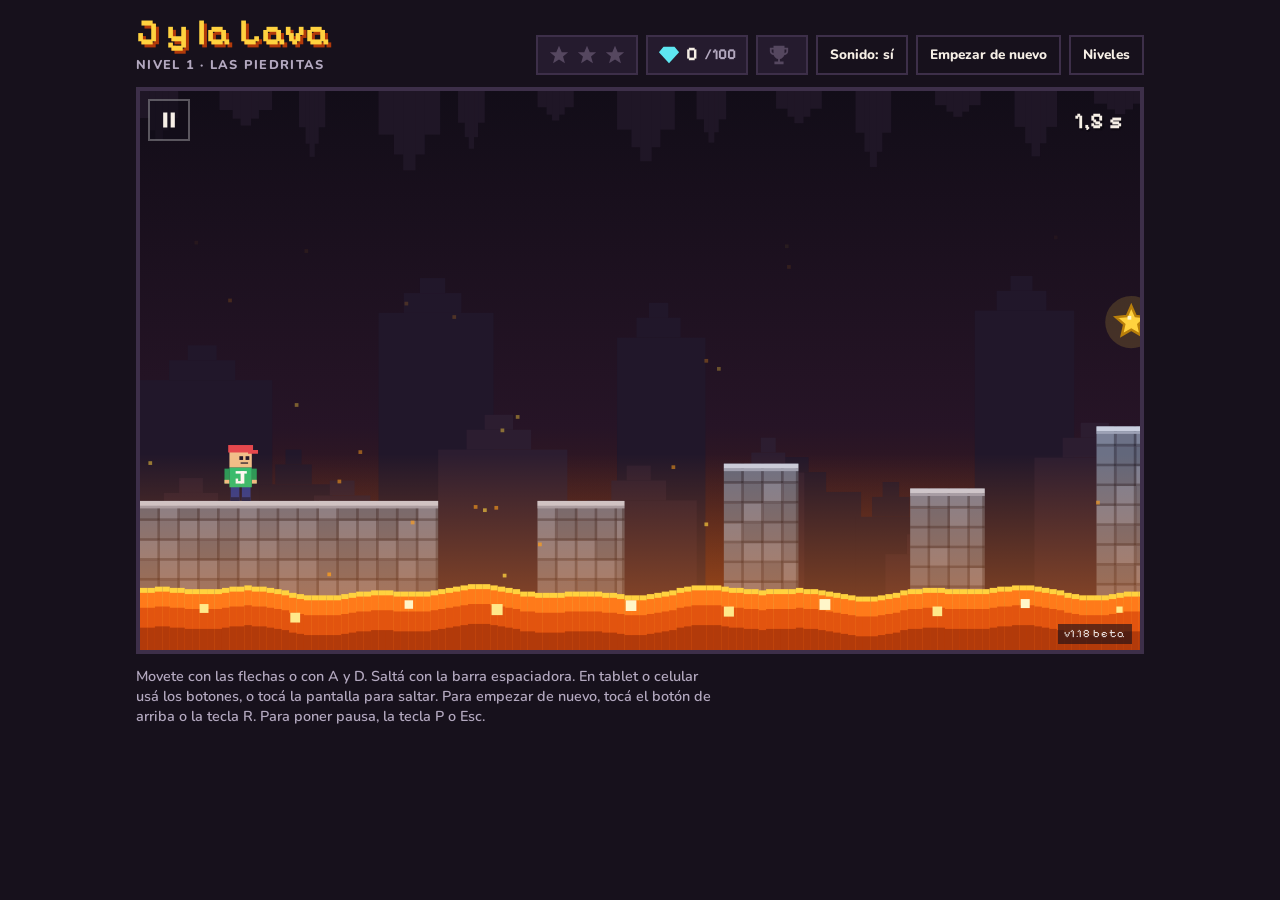
==== beta/index.html @ f17e002b "Beta: level 8 box closes again on restart and gives 50 diamonds again (v1.18 beta)" ====
<!doctype html>
<html lang="es">
<head>
<meta charset="utf-8">
<meta name="viewport" content="width=device-width, initial-scale=1, viewport-fit=cover">
<meta name="description" content="J y la Lava: ocho niveles de saltar piedras sobre la lava, esquivar pinchos y láseres, y aplastar monstruos.">
<title>J y la Lava</title>
<link rel="stylesheet" href="https://fonts.googleapis.com/css2?family=Pixelify+Sans:wght@500;700&family=Nunito:wght@600;800&display=swap">
<link rel="stylesheet" href="styles.css?v=1.18">
</head>
<body>
<svg width="0" height="0" style="position:absolute" aria-hidden="true" focusable="false">
  <defs>
    <symbol id="i-star" viewBox="0 0 24 24"><path d="M12 2l3 7h7l-5.6 4.6L18.5 21 12 16.8 5.5 21l2.1-7.4L2 9h7z"/></symbol>
    <symbol id="i-diamond" viewBox="0 0 24 24"><path d="M6 3h12l5 6-11 12L1 9z"/></symbol>
    <symbol id="i-cup" viewBox="0 0 24 24"><path d="M6 2h12v2h4v4c0 2.5-2 4-4.3 4.2-.8 2.2-2.7 3.8-4.7 4.2V19h4v3H7v-3h4v-2.6c-2-.4-3.9-2-4.7-4.2C4 12 2 10.500 2 8V4h4zM4 6v2c0 1 .8 1.800 2 2V6zm16 0h-2v4c1.200-.2 2-1 2-2z"/></symbol>
    <symbol id="i-left" viewBox="0 0 24 24"><path d="M17 3v18L4 12z"/></symbol>
    <symbol id="i-right" viewBox="0 0 24 24"><path d="M7 3v18l13-9z"/></symbol>
    <symbol id="i-pause" viewBox="0 0 24 24"><path d="M5 3h5v18H5zm9 0h5v18h-5z"/></symbol>
  </defs>
</svg>

<main class="cabinet">
  <header class="top">
    <div class="name">
      <h1>J y la Lava</h1>
      <p class="level" id="levelLabel">Nivel 1 · Las piedritas</p>
    </div>
    <div class="hud">
      <div class="hud-item stars" id="hudStars" role="img" aria-label="Estrellas: 0 de 3">
        <svg><use href="#i-star"/></svg><svg><use href="#i-star"/></svg><svg><use href="#i-star"/></svg>
      </div>
      <div class="hud-item diamonds" id="hudDiamonds" role="img" aria-label="Diamantes: 0 de 100">
        <svg><use href="#i-diamond"/></svg><span id="diamondCount">0</span><span class="of" id="diamondOf">/100</span>
      </div>
      <div class="hud-item cup" id="hudCup" role="img" aria-label="Copa: todavía no">
        <svg><use href="#i-cup"/></svg><span id="cupCount"></span>
      </div>
      <button class="chip" id="soundBtn" type="button" aria-pressed="true">Sonido</button>
      <button class="chip go" id="restartBtn" type="button">Empezar de nuevo</button>
      <button class="chip go" id="editChip" type="button" hidden>Editar</button>
      <button class="chip go" id="levelsBtn" type="button">Niveles</button>
    </div>
  </header>

  <div class="stage" id="stage">
    <canvas id="game" aria-label="Juego: J salta por piedritas sobre la lava"></canvas>
    <button class="pause-btn" id="pauseBtn" type="button" aria-label="Pausa" hidden><svg><use href="#i-pause"/></svg></button>
    <span class="ver" id="ver" aria-hidden="true" hidden></span>

    <div class="overlay" id="startOverlay" hidden>
      <div class="card">
        <h2>Elegí un nivel</h2>
        <p>Juntá las 3 estrellas y llegá a la bandera para ganar un diamante.</p>
        <div class="row levels">
          <button class="btn" id="startBtn" type="button" data-level="0">Nivel 1<small>Las piedritas</small></button>
          <button class="btn" id="level2Btn" type="button" data-level="1">Nivel 2<small>Los pinchos</small></button>
          <button class="btn" id="level3Btn" type="button" data-level="2">Nivel 3<small>Pinchos altos</small></button>
          <button class="btn" id="level4Btn" type="button" data-level="3">Nivel 4<small>La lava sube</small></button>
          <button class="btn" id="level5Btn" type="button" data-level="4">Nivel 5<small>Techo de pinchos</small></button>
          <button class="btn" id="level6Btn" type="button" data-level="5">Nivel 6<small>La trampa</small></button>
          <button class="btn" id="level7Btn" type="button" data-level="6">Nivel 7<small>Los monstruos</small></button>
          <button class="btn" id="level8Btn" type="button" data-level="7">Nivel 8<small>Los láseres</small></button>
        </div>
        <button class="btn alt" id="myBtn" type="button">Mis niveles</button>
        <p class="small">Con 100 diamantes ganás la copa.</p>
      </div>
    </div>

    <div class="overlay" id="myOverlay" hidden>
      <div class="card my-card">
        <h2>Mis niveles</h2>
        <div class="my-list" id="myList"></div>
        <div class="row">
          <button class="btn" id="myNew" type="button">＋ Nuevo nivel</button>
          <button class="btn alt" id="myBack" type="button">Volver</button>
        </div>
      </div>
    </div>

    <div class="overlay" id="pauseOverlay" hidden>
      <div class="card">
        <h2>Pausa</h2>
        <p class="small">Todo quedó quieto. Tocá Seguir cuando quieras.</p>
        <div class="row">
          <button class="btn" id="resumeBtn" type="button">Seguir</button>
          <button class="btn alt" id="pauseLevelsBtn" type="button">Niveles</button>
        </div>
      </div>
    </div>

    <div class="overlay" id="winOverlay" hidden>
      <div class="card">
        <h2 id="winTitle">¡Llegaste a la meta!</h2>
        <div class="win-stars" id="winStars" aria-hidden="true">
          <svg><use href="#i-star"/></svg><svg><use href="#i-star"/></svg><svg><use href="#i-star"/></svg>
        </div>
        <p id="winText"></p>
        <p class="small" id="winSub"></p>
        <p class="count" id="winNext" aria-live="polite"></p>
        <div class="row">
          <button class="btn" id="nextBtn" type="button">Siguiente nivel</button>
          <button class="btn alt" id="againBtn" type="button">Jugar otra vez</button>
        </div>
      </div>
    </div>
  </div>

  <div class="pad" id="pad">
    <div class="pad-move">
      <button type="button" id="btnLeft" aria-label="Izquierda"><svg><use href="#i-left"/></svg></button>
      <button type="button" id="btnRight" aria-label="Derecha"><svg><use href="#i-right"/></svg></button>
    </div>
    <button type="button" id="btnJump" class="jump">SALTAR</button>
  </div>

  <div class="tools" id="tools" hidden>
    <div class="tool-list" role="group" aria-label="Qué poner">
      <button class="tool" type="button" data-tool="rock" aria-pressed="true">Piedra</button>
      <button class="tool" type="button" data-tool="spike" aria-pressed="false">Pincho</button>
      <button class="tool" type="button" data-tool="star" aria-pressed="false">Estrella</button>
      <button class="tool" type="button" data-tool="mon" aria-pressed="false">Monstruo</button>
      <button class="tool" type="button" data-tool="fire" aria-pressed="false">Monstruo de fuego</button>
      <button class="tool" type="button" data-tool="laser" aria-pressed="false">Láser</button>
      <button class="tool" type="button" data-tool="start" aria-pressed="false">J</button>
      <button class="tool" type="button" data-tool="goal" aria-pressed="false">Bandera</button>
      <button class="tool" type="button" data-tool="erase" aria-pressed="false">Borrar</button>
    </div>
    <div class="tool-nav">
      <button class="tool" type="button" id="edLeft" aria-label="Mover a la izquierda"><svg width="18" height="18" fill="currentColor"><use href="#i-left"/></svg></button>
      <button class="tool" type="button" id="edRight" aria-label="Mover a la derecha"><svg width="18" height="18" fill="currentColor"><use href="#i-right"/></svg></button>
      <button class="tool go" type="button" id="edPlay">Jugar</button>
      <button class="tool" type="button" id="edExit">Salir</button>
    </div>
  </div>

  <p class="help help-touch">Usá ◀ ▶ para moverte. Para saltar, tocá SALTAR o cualquier lugar del juego.</p>
  <p class="help help-keys">Movete con las flechas o con A y D. Saltá con la barra espaciadora. En tablet o celular usá los botones, o tocá la pantalla para saltar. Para empezar de nuevo, tocá el botón de arriba o la tecla R. Para poner pausa, la tecla P o Esc.</p>
</main>

<script src="version.js?v=1.18"></script>
<script src="js/physics.js?v=1.18"></script>
<script src="js/levels.js?v=1.18"></script>
<script src="js/storage.js?v=1.18"></script>
<script src="js/sound.js?v=1.18"></script>
<script src="js/game.js?v=1.18"></script>
<script src="js/editor.js?v=1.18"></script>
<script src="js/draw.js?v=1.18"></script>
<script src="js/main.js?v=1.18"></script>
</body>
</html>
---- beta/styles.css ----
/* J y la Lava: estilos. */

:root{padding-top:env(safe-area-inset-top,0px);padding-bottom:env(safe-area-inset-bottom,0px)}
img{max-width:100%}
[hidden]{display:none!important}

/* Layout: a one-screen arcade cabinet. Name and counters on top, the game stage in the middle, touch buttons below.
   Single dark look on purpose: the whole page lives inside the volcano. */
:root{
  color-scheme: dark;
  --basalt:#17111c;
  --basalt-2:#251b2e;
  --edge:#3d2f49;
  --ink:#f6efe6;
  --muted:#b3a8bf;
  --dim:#55475f;
  --lava:#ff7a1a;
  --lava-hot:#ffd23f;
  --lava-deep:#b23a0a;
  --diamond:#5ee7f2;
  --font-display:"Pixelify Sans","Trebuchet MS",system-ui,sans-serif;
  --font-body:"Nunito",system-ui,-apple-system,"Segoe UI",sans-serif;
}
*{box-sizing:border-box}
html,body{height:100%}
body{margin:0;background:var(--basalt);color:var(--ink);font-family:var(--font-body);font-size:16px;line-height:1.4}
.cabinet{max-width:1040px;margin-inline:auto;padding-inline:16px;padding-block:14px 20px;display:flex;flex-direction:column;gap:12px}
.top{display:flex;flex-wrap:wrap;align-items:flex-end;justify-content:space-between;gap:10px 20px}
.name{min-width:0}
h1{font-family:var(--font-display);font-weight:700;font-size:clamp(1.6rem,5vw,2.3rem);line-height:1;margin:0;letter-spacing:.02em;color:var(--lava-hot);text-shadow:3px 3px 0 var(--lava-deep)}
.level{margin:6px 0 0;color:var(--muted);font-weight:800;font-size:.8rem;text-transform:uppercase;letter-spacing:.1em}
.hud{display:flex;flex-wrap:wrap;align-items:center;gap:8px}
.hud-item{display:flex;align-items:center;gap:6px;height:40px;padding-inline:10px;background:var(--basalt-2);border:2px solid var(--edge);font-family:var(--font-display);font-weight:700;font-size:1.2rem;font-variant-numeric:tabular-nums}
.hud-item svg{width:22px;height:22px;fill:currentColor;flex:none}
.stars svg{color:var(--dim)}
.stars svg.on{color:var(--lava-hot)}
.diamonds svg{color:var(--diamond)}
.diamonds .of{color:var(--muted);font-size:.95rem}
.cup{color:var(--dim)}
.cup.on{color:var(--lava-hot)}
.chip{height:40px;padding-inline:12px;background:transparent;color:var(--muted);border:2px solid var(--edge);font-family:var(--font-body);font-weight:800;font-size:.85rem;cursor:pointer}
.chip[aria-pressed="true"],.chip.go{color:var(--ink)}
.stage{position:relative;width:100%;aspect-ratio:16/9;max-height:max(240px,calc(100vh - 230px));max-height:max(240px,calc(100dvh - 230px));border:4px solid var(--edge);background:#120d18;overflow:hidden}
canvas{display:block;width:100%;height:100%;touch-action:none}
.overlay{position:absolute;inset:0;display:grid;place-items:center;padding:12px;background:rgba(18,13,24,.74);text-align:center;overflow:auto}
.card{max-width:430px;background:var(--basalt-2);border:3px solid var(--lava-hot);box-shadow:6px 6px 0 var(--lava-deep);padding:18px 20px;display:flex;flex-direction:column;align-items:center;gap:10px}
.card h2{font-family:var(--font-display);font-weight:700;font-size:clamp(1.25rem,4.5vw,1.7rem);line-height:1.1;margin:0;color:var(--lava-hot);text-wrap:balance}
.card p{margin:0;font-weight:600;text-wrap:pretty}
.card .small{color:var(--muted);font-size:.9rem}
.card .count{font-family:var(--font-display);font-weight:700;font-size:1.1rem;color:var(--diamond)}
.card .count:empty{display:none}
.overlay.party{background:rgba(18,13,24,.25)}
.win-stars{display:flex;gap:8px}
.win-stars svg{width:38px;height:38px;fill:var(--dim)}
.win-stars svg.on{fill:var(--lava-hot)}
.btn{font-family:var(--font-display);font-weight:700;font-size:1.25rem;background:var(--lava);color:#1d0e05;border:0;padding:10px 26px;margin-top:4px;box-shadow:0 5px 0 var(--lava-deep);cursor:pointer}
.btn small{display:block;font-family:var(--font-body);font-weight:800;font-size:.75rem;letter-spacing:.02em}
.btn.alt{background:var(--basalt);color:var(--ink);box-shadow:0 5px 0 #0d0911;outline:2px solid var(--edge);outline-offset:-2px}
.row{display:flex;flex-wrap:wrap;gap:12px;justify-content:center}
.btn:active{transform:translateY(3px);box-shadow:0 2px 0 var(--lava-deep)}
.levels{display:grid;grid-template-columns:repeat(4,1fr);gap:10px;width:100%}
.levels .btn{font-size:1.05rem;padding:8px 6px;margin-top:0}
.levels .btn small{font-size:.68rem}
.tools{display:flex;flex-direction:column;gap:8px}
.tool-list,.tool-nav{display:flex;flex-wrap:wrap;gap:6px}
.tool{height:40px;padding-inline:10px;background:var(--basalt-2);color:var(--ink);border:2px solid var(--edge);font-family:var(--font-body);font-weight:800;font-size:.85rem;cursor:pointer;touch-action:manipulation}
.tool[aria-pressed="true"]{background:var(--lava);color:#1d0e05;border-color:var(--lava-hot)}
.tool.go{background:var(--lava);color:#1d0e05;border-color:var(--lava-hot)}
.tool-nav .tool{min-width:52px}
body.editing .pad,body.editing .help{display:none!important}
.my-card{width:min(100%,460px);box-sizing:border-box}
.my-list{display:flex;flex-direction:column;gap:8px;width:100%;max-height:min(46vh,300px);overflow:auto}
.my-row{display:flex;gap:6px;align-items:center}
.my-name{flex:1;min-width:0;height:40px;padding-inline:8px;background:var(--basalt);color:var(--ink);border:2px solid var(--edge);font-family:var(--font-body);font-weight:800;font-size:.95rem}
.my-name:focus{outline:3px solid var(--diamond);outline-offset:1px}
.my-row .tool{padding-inline:8px}
.tool.danger{background:#e5484d;color:#fff;border-color:#ff8a8a}
.my-empty{margin:0;color:var(--muted);font-weight:700}
.my-note{color:var(--diamond)}
.my-import{flex:none;width:100%}
.best{display:block;margin-top:3px;font-size:.85rem;line-height:1;letter-spacing:.08em}
.best i{font-style:normal;color:rgba(29,14,5,.3)}
.best i.on{color:#fff6c9;text-shadow:0 1px 0 #8a4b06}
.best em{font-style:normal;font-family:var(--font-body);font-weight:800;font-size:.68rem;letter-spacing:0;color:#1d0e05;vertical-align:1px}
.btn.alt:active{box-shadow:0 2px 0 #0d0911}
button:focus-visible{outline:3px solid var(--diamond);outline-offset:3px}
.pad{display:none;justify-content:space-between;align-items:center;gap:12px;touch-action:none;user-select:none;-webkit-user-select:none;-webkit-touch-callout:none}
.pad.show{display:flex}
.help-touch{display:none}
@media (hover:none),(pointer:coarse){
  .pad{display:flex}
  .help-keys{display:none}
  .help-touch{display:block}
}
.pad-move{display:flex;gap:10px}
.pad button{width:68px;height:60px;display:grid;place-items:center;background:var(--basalt-2);color:var(--ink);border:3px solid var(--edge);box-shadow:0 5px 0 #0d0911;font-family:var(--font-display);font-weight:700;font-size:1.15rem;touch-action:none}
.pad button svg{width:26px;height:26px;fill:currentColor}
.pad button.jump{width:auto;min-width:130px;padding-inline:18px;background:var(--lava);color:#1d0e05;border-color:var(--lava-hot);box-shadow:0 5px 0 var(--lava-deep)}
.pad button.down{transform:translateY(3px);box-shadow:0 2px 0 #0d0911}
@media (hover:none) and (orientation:portrait),(pointer:coarse) and (orientation:portrait){
  .cabinet{min-height:100%;box-sizing:border-box}
  .pad{margin-top:auto;padding-bottom:6px}
  .pad-move{gap:16px}
  .pad button{width:84px;height:72px}
  .pad button svg{width:30px;height:30px}
  .pad button.jump{min-width:140px;font-size:1.3rem}
}
.pause-btn{position:absolute;top:8px;left:8px;z-index:1;width:42px;height:42px;display:grid;place-items:center;background:rgba(18,13,24,.55);border:2px solid rgba(255,255,255,.3);color:#f6efe6;cursor:pointer;touch-action:manipulation}
.pause-btn svg{width:20px;height:20px;fill:currentColor}
.help{margin:0;color:var(--muted);font-size:.9rem;font-weight:600;max-width:65ch}
.ver{position:absolute;bottom:6px;right:8px;padding:2px 6px;background:rgba(18,13,24,.6);color:rgba(255,255,255,.85);font-size:.7rem;font-family:var(--font-display);letter-spacing:.06em;pointer-events:none;z-index:1}
@media (max-width:560px){
  .stage{aspect-ratio:1/1}
  .overlay{padding:8px}
  .card{padding:14px 12px;gap:8px}
  .row{gap:8px}
  .row .btn{font-size:1.05rem;padding:8px 10px}
  .row .btn small{font-size:.68rem}
  .my-row{flex-wrap:wrap;padding-bottom:6px;border-bottom:1px solid var(--edge)}
  .my-name{flex-basis:100%}
  .my-list{max-height:180px}
  .my-card h2{font-size:1.15rem}
  .my-row .tool{flex:1}
  .levels{grid-template-columns:repeat(2,1fr);gap:6px}
  .levels .btn{font-size:.9rem;padding:4px 4px 5px}
  .levels .btn small{font-size:.62rem}
  .best{margin-top:1px;font-size:.75rem}
  #startOverlay h2 + p{display:none}
}
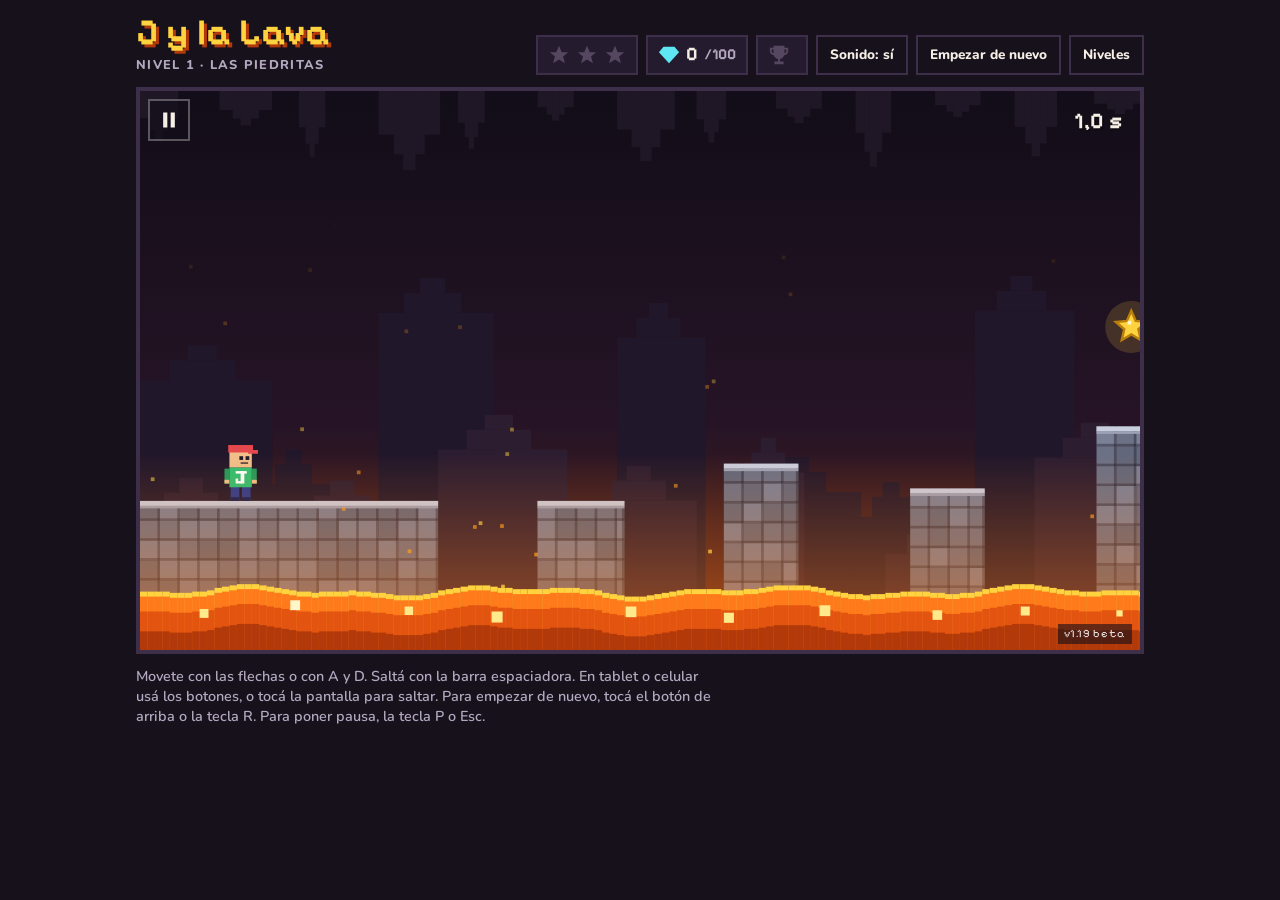
==== commit 09a99c9f: "Beta: editor boxes (Caja 50, Caja 80) that add diamonds to the counter (v1.19 beta)" ====
--- a/beta/index.html
+++ b/beta/index.html
@@ -6,7 +6,7 @@
 <meta name="description" content="J y la Lava: ocho niveles de saltar piedras sobre la lava, esquivar pinchos y láseres, y aplastar monstruos.">
 <title>J y la Lava</title>
 <link rel="stylesheet" href="https://fonts.googleapis.com/css2?family=Pixelify+Sans:wght@500;700&family=Nunito:wght@600;800&display=swap">
-<link rel="stylesheet" href="styles.css?v=1.18">
+<link rel="stylesheet" href="styles.css?v=1.19">
 </head>
 <body>
 <svg width="0" height="0" style="position:absolute" aria-hidden="true" focusable="false">
@@ -122,6 +122,8 @@
       <button class="tool" type="button" data-tool="mon" aria-pressed="false">Monstruo</button>
       <button class="tool" type="button" data-tool="fire" aria-pressed="false">Monstruo de fuego</button>
       <button class="tool" type="button" data-tool="laser" aria-pressed="false">Láser</button>
+      <button class="tool" type="button" data-tool="box50" aria-pressed="false">Caja 50</button>
+      <button class="tool" type="button" data-tool="box80" aria-pressed="false">Caja 80</button>
       <button class="tool" type="button" data-tool="start" aria-pressed="false">J</button>
       <button class="tool" type="button" data-tool="goal" aria-pressed="false">Bandera</button>
       <button class="tool" type="button" data-tool="erase" aria-pressed="false">Borrar</button>
@@ -138,14 +140,14 @@
   <p class="help help-keys">Movete con las flechas o con A y D. Saltá con la barra espaciadora. En tablet o celular usá los botones, o tocá la pantalla para saltar. Para empezar de nuevo, tocá el botón de arriba o la tecla R. Para poner pausa, la tecla P o Esc.</p>
 </main>
 
-<script src="version.js?v=1.18"></script>
-<script src="js/physics.js?v=1.18"></script>
-<script src="js/levels.js?v=1.18"></script>
-<script src="js/storage.js?v=1.18"></script>
-<script src="js/sound.js?v=1.18"></script>
-<script src="js/game.js?v=1.18"></script>
-<script src="js/editor.js?v=1.18"></script>
-<script src="js/draw.js?v=1.18"></script>
-<script src="js/main.js?v=1.18"></script>
+<script src="version.js?v=1.19"></script>
+<script src="js/physics.js?v=1.19"></script>
+<script src="js/levels.js?v=1.19"></script>
+<script src="js/storage.js?v=1.19"></script>
+<script src="js/sound.js?v=1.19"></script>
+<script src="js/game.js?v=1.19"></script>
+<script src="js/editor.js?v=1.19"></script>
+<script src="js/draw.js?v=1.19"></script>
+<script src="js/main.js?v=1.19"></script>
 </body>
 </html>
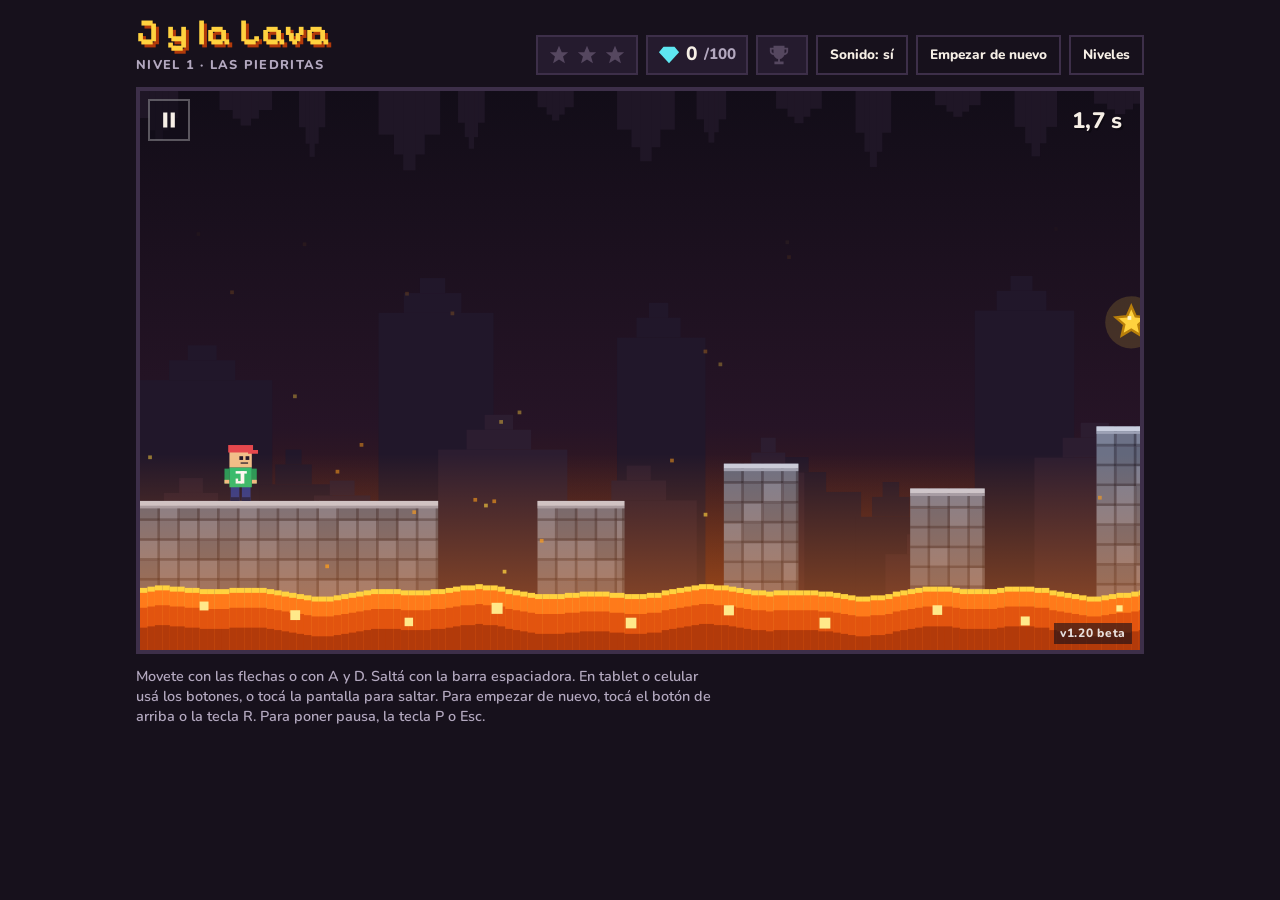
==== commit b4a8fcc8: "Beta: clearer numbers with Nunito instead of the pixel font; tighter level picker on phones (v1.20 b" ====
--- a/beta/index.html
+++ b/beta/index.html
@@ -6,7 +6,7 @@
 <meta name="description" content="J y la Lava: ocho niveles de saltar piedras sobre la lava, esquivar pinchos y láseres, y aplastar monstruos.">
 <title>J y la Lava</title>
 <link rel="stylesheet" href="https://fonts.googleapis.com/css2?family=Pixelify+Sans:wght@500;700&family=Nunito:wght@600;800&display=swap">
-<link rel="stylesheet" href="styles.css?v=1.19">
+<link rel="stylesheet" href="styles.css?v=1.20">
 </head>
 <body>
 <svg width="0" height="0" style="position:absolute" aria-hidden="true" focusable="false">
@@ -140,14 +140,14 @@
   <p class="help help-keys">Movete con las flechas o con A y D. Saltá con la barra espaciadora. En tablet o celular usá los botones, o tocá la pantalla para saltar. Para empezar de nuevo, tocá el botón de arriba o la tecla R. Para poner pausa, la tecla P o Esc.</p>
 </main>
 
-<script src="version.js?v=1.19"></script>
-<script src="js/physics.js?v=1.19"></script>
-<script src="js/levels.js?v=1.19"></script>
-<script src="js/storage.js?v=1.19"></script>
-<script src="js/sound.js?v=1.19"></script>
-<script src="js/game.js?v=1.19"></script>
-<script src="js/editor.js?v=1.19"></script>
-<script src="js/draw.js?v=1.19"></script>
-<script src="js/main.js?v=1.19"></script>
+<script src="version.js?v=1.20"></script>
+<script src="js/physics.js?v=1.20"></script>
+<script src="js/levels.js?v=1.20"></script>
+<script src="js/storage.js?v=1.20"></script>
+<script src="js/sound.js?v=1.20"></script>
+<script src="js/game.js?v=1.20"></script>
+<script src="js/editor.js?v=1.20"></script>
+<script src="js/draw.js?v=1.20"></script>
+<script src="js/main.js?v=1.20"></script>
 </body>
 </html>
--- a/beta/styles.css
+++ b/beta/styles.css
@@ -30,7 +30,7 @@
 h1{font-family:var(--font-display);font-weight:700;font-size:clamp(1.6rem,5vw,2.3rem);line-height:1;margin:0;letter-spacing:.02em;color:var(--lava-hot);text-shadow:3px 3px 0 var(--lava-deep)}
 .level{margin:6px 0 0;color:var(--muted);font-weight:800;font-size:.8rem;text-transform:uppercase;letter-spacing:.1em}
 .hud{display:flex;flex-wrap:wrap;align-items:center;gap:8px}
-.hud-item{display:flex;align-items:center;gap:6px;height:40px;padding-inline:10px;background:var(--basalt-2);border:2px solid var(--edge);font-family:var(--font-display);font-weight:700;font-size:1.2rem;font-variant-numeric:tabular-nums}
+.hud-item{display:flex;align-items:center;gap:6px;height:40px;padding-inline:10px;background:var(--basalt-2);border:2px solid var(--edge);font-family:var(--font-body);font-weight:800;font-size:1.2rem;font-variant-numeric:tabular-nums}
 .hud-item svg{width:22px;height:22px;fill:currentColor;flex:none}
 .stars svg{color:var(--dim)}
 .stars svg.on{color:var(--lava-hot)}
@@ -47,7 +47,7 @@
 .card h2{font-family:var(--font-display);font-weight:700;font-size:clamp(1.25rem,4.5vw,1.7rem);line-height:1.1;margin:0;color:var(--lava-hot);text-wrap:balance}
 .card p{margin:0;font-weight:600;text-wrap:pretty}
 .card .small{color:var(--muted);font-size:.9rem}
-.card .count{font-family:var(--font-display);font-weight:700;font-size:1.1rem;color:var(--diamond)}
+.card .count{font-family:var(--font-body);font-weight:800;font-size:1.1rem;color:var(--diamond)}
 .card .count:empty{display:none}
 .overlay.party{background:rgba(18,13,24,.25)}
 .win-stars{display:flex;gap:8px}
@@ -59,7 +59,7 @@
 .row{display:flex;flex-wrap:wrap;gap:12px;justify-content:center}
 .btn:active{transform:translateY(3px);box-shadow:0 2px 0 var(--lava-deep)}
 .levels{display:grid;grid-template-columns:repeat(4,1fr);gap:10px;width:100%}
-.levels .btn{font-size:1.05rem;padding:8px 6px;margin-top:0}
+.levels .btn{font-size:1.05rem;padding:8px 6px;margin-top:0;font-family:var(--font-body);font-weight:800}
 .levels .btn small{font-size:.68rem}
 .tools{display:flex;flex-direction:column;gap:8px}
 .tool-list,.tool-nav{display:flex;flex-wrap:wrap;gap:6px}
@@ -108,7 +108,7 @@
 .pause-btn{position:absolute;top:8px;left:8px;z-index:1;width:42px;height:42px;display:grid;place-items:center;background:rgba(18,13,24,.55);border:2px solid rgba(255,255,255,.3);color:#f6efe6;cursor:pointer;touch-action:manipulation}
 .pause-btn svg{width:20px;height:20px;fill:currentColor}
 .help{margin:0;color:var(--muted);font-size:.9rem;font-weight:600;max-width:65ch}
-.ver{position:absolute;bottom:6px;right:8px;padding:2px 6px;background:rgba(18,13,24,.6);color:rgba(255,255,255,.85);font-size:.7rem;font-family:var(--font-display);letter-spacing:.06em;pointer-events:none;z-index:1}
+.ver{position:absolute;bottom:6px;right:8px;padding:2px 6px;background:rgba(18,13,24,.6);color:rgba(255,255,255,.85);font-size:.75rem;font-family:var(--font-body);font-weight:800;letter-spacing:.06em;pointer-events:none;z-index:1}
 @media (max-width:560px){
   .stage{aspect-ratio:1/1}
   .overlay{padding:8px}
@@ -125,5 +125,7 @@
   .levels .btn{font-size:.9rem;padding:4px 4px 5px}
   .levels .btn small{font-size:.62rem}
   .best{margin-top:1px;font-size:.75rem}
-  #startOverlay h2 + p{display:none}
+  #startOverlay h2 + p,#startOverlay .small{display:none}
+  #startOverlay .card{gap:6px;padding-block:10px}
+  #myBtn{font-size:1rem;padding:6px 18px;margin-top:0}
 }
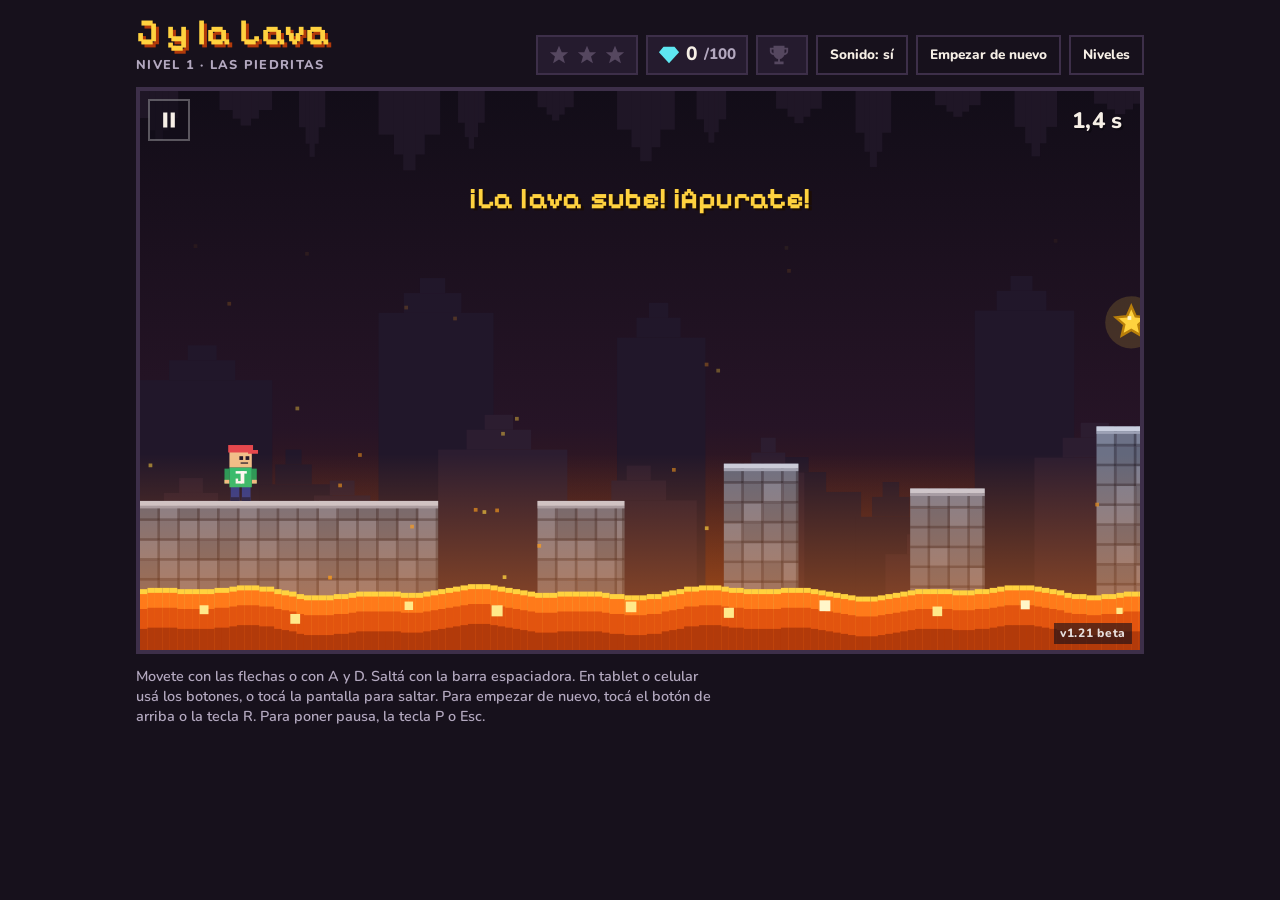
==== commit 7da4164f: "Beta: all levels harder - rising lava in levels 1-3, faster hazards everywhere (v1.21 beta)" ====
--- a/beta/index.html
+++ b/beta/index.html
@@ -6,7 +6,7 @@
 <meta name="description" content="J y la Lava: ocho niveles de saltar piedras sobre la lava, esquivar pinchos y láseres, y aplastar monstruos.">
 <title>J y la Lava</title>
 <link rel="stylesheet" href="https://fonts.googleapis.com/css2?family=Pixelify+Sans:wght@500;700&family=Nunito:wght@600;800&display=swap">
-<link rel="stylesheet" href="styles.css?v=1.20">
+<link rel="stylesheet" href="styles.css?v=1.21">
 </head>
 <body>
 <svg width="0" height="0" style="position:absolute" aria-hidden="true" focusable="false">
@@ -140,14 +140,14 @@
   <p class="help help-keys">Movete con las flechas o con A y D. Saltá con la barra espaciadora. En tablet o celular usá los botones, o tocá la pantalla para saltar. Para empezar de nuevo, tocá el botón de arriba o la tecla R. Para poner pausa, la tecla P o Esc.</p>
 </main>
 
-<script src="version.js?v=1.20"></script>
-<script src="js/physics.js?v=1.20"></script>
-<script src="js/levels.js?v=1.20"></script>
-<script src="js/storage.js?v=1.20"></script>
-<script src="js/sound.js?v=1.20"></script>
-<script src="js/game.js?v=1.20"></script>
-<script src="js/editor.js?v=1.20"></script>
-<script src="js/draw.js?v=1.20"></script>
-<script src="js/main.js?v=1.20"></script>
+<script src="version.js?v=1.21"></script>
+<script src="js/physics.js?v=1.21"></script>
+<script src="js/levels.js?v=1.21"></script>
+<script src="js/storage.js?v=1.21"></script>
+<script src="js/sound.js?v=1.21"></script>
+<script src="js/game.js?v=1.21"></script>
+<script src="js/editor.js?v=1.21"></script>
+<script src="js/draw.js?v=1.21"></script>
+<script src="js/main.js?v=1.21"></script>
 </body>
 </html>
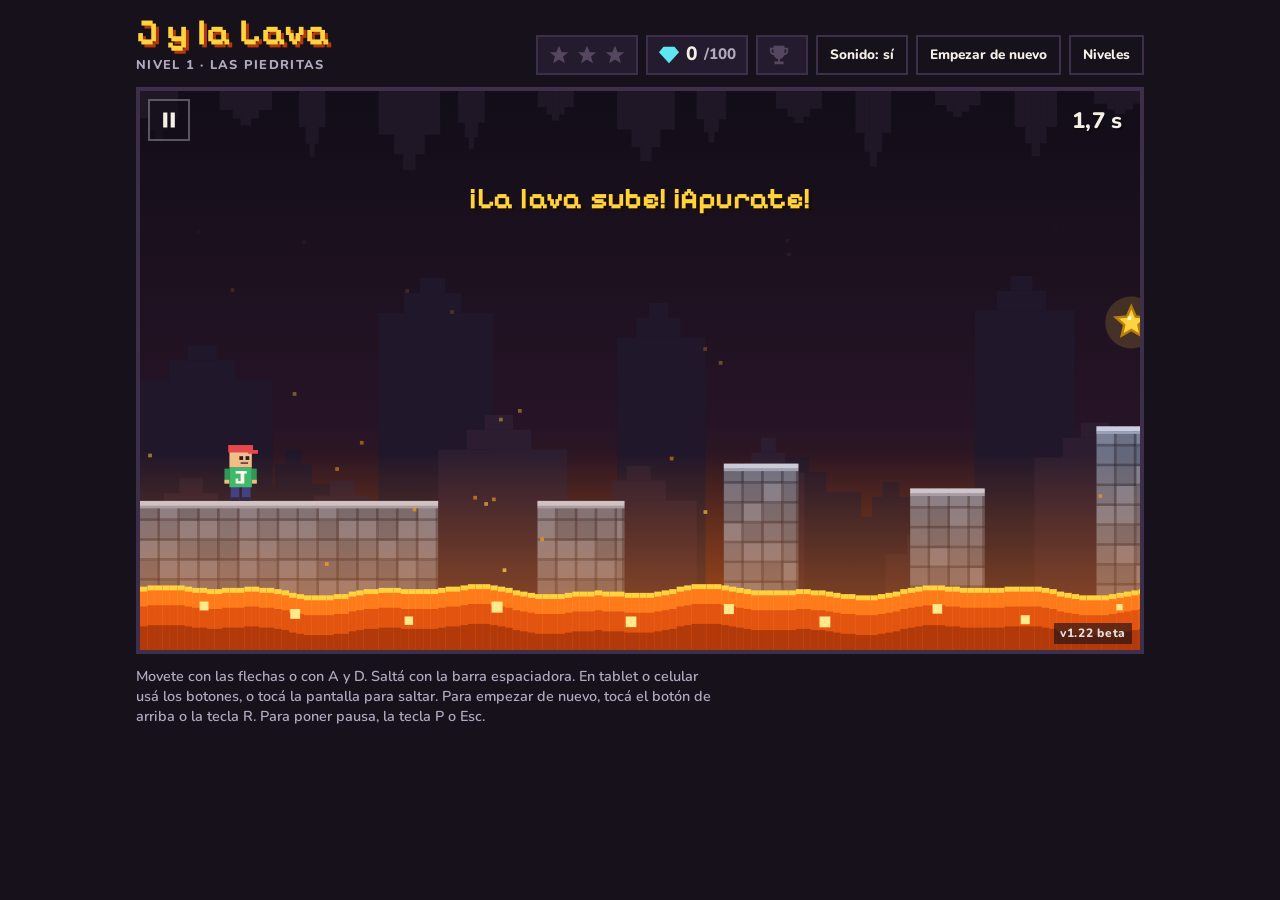
==== commit dc6c2c48: "Beta: level 9 Las bombas, with bombs, 3 lives and -1 diamond when all lives are lost (v1.22 beta)" ====
--- a/beta/index.html
+++ b/beta/index.html
@@ -6,7 +6,7 @@
 <meta name="description" content="J y la Lava: ocho niveles de saltar piedras sobre la lava, esquivar pinchos y láseres, y aplastar monstruos.">
 <title>J y la Lava</title>
 <link rel="stylesheet" href="https://fonts.googleapis.com/css2?family=Pixelify+Sans:wght@500;700&family=Nunito:wght@600;800&display=swap">
-<link rel="stylesheet" href="styles.css?v=1.21">
+<link rel="stylesheet" href="styles.css?v=1.22">
 </head>
 <body>
 <svg width="0" height="0" style="position:absolute" aria-hidden="true" focusable="false">
@@ -61,6 +61,7 @@
           <button class="btn" id="level6Btn" type="button" data-level="5">Nivel 6<small>La trampa</small></button>
           <button class="btn" id="level7Btn" type="button" data-level="6">Nivel 7<small>Los monstruos</small></button>
           <button class="btn" id="level8Btn" type="button" data-level="7">Nivel 8<small>Los láseres</small></button>
+          <button class="btn" id="level9Btn" type="button" data-level="8">Nivel 9<small>Las bombas</small></button>
         </div>
         <button class="btn alt" id="myBtn" type="button">Mis niveles</button>
         <p class="small">Con 100 diamantes ganás la copa.</p>
@@ -140,14 +141,14 @@
   <p class="help help-keys">Movete con las flechas o con A y D. Saltá con la barra espaciadora. En tablet o celular usá los botones, o tocá la pantalla para saltar. Para empezar de nuevo, tocá el botón de arriba o la tecla R. Para poner pausa, la tecla P o Esc.</p>
 </main>
 
-<script src="version.js?v=1.21"></script>
-<script src="js/physics.js?v=1.21"></script>
-<script src="js/levels.js?v=1.21"></script>
-<script src="js/storage.js?v=1.21"></script>
-<script src="js/sound.js?v=1.21"></script>
-<script src="js/game.js?v=1.21"></script>
-<script src="js/editor.js?v=1.21"></script>
-<script src="js/draw.js?v=1.21"></script>
-<script src="js/main.js?v=1.21"></script>
+<script src="version.js?v=1.22"></script>
+<script src="js/physics.js?v=1.22"></script>
+<script src="js/levels.js?v=1.22"></script>
+<script src="js/storage.js?v=1.22"></script>
+<script src="js/sound.js?v=1.22"></script>
+<script src="js/game.js?v=1.22"></script>
+<script src="js/editor.js?v=1.22"></script>
+<script src="js/draw.js?v=1.22"></script>
+<script src="js/main.js?v=1.22"></script>
 </body>
 </html>
--- a/beta/styles.css
+++ b/beta/styles.css
@@ -58,8 +58,10 @@
 .btn.alt{background:var(--basalt);color:var(--ink);box-shadow:0 5px 0 #0d0911;outline:2px solid var(--edge);outline-offset:-2px}
 .row{display:flex;flex-wrap:wrap;gap:12px;justify-content:center}
 .btn:active{transform:translateY(3px);box-shadow:0 2px 0 var(--lava-deep)}
-.levels{display:grid;grid-template-columns:repeat(4,1fr);gap:10px;width:100%}
-.levels .btn{font-size:1.05rem;padding:8px 6px;margin-top:0;font-family:var(--font-body);font-weight:800}
+.levels{display:grid;grid-template-columns:repeat(3,1fr);gap:10px;width:100%}
+.levels .btn{font-size:1.05rem;padding:6px 6px;margin-top:0;font-family:var(--font-body);font-weight:800}
+#startOverlay h2 + p{display:none}
+#startOverlay .card{gap:8px}
 .levels .btn small{font-size:.68rem}
 .tools{display:flex;flex-direction:column;gap:8px}
 .tool-list,.tool-nav{display:flex;flex-wrap:wrap;gap:6px}
@@ -121,7 +123,7 @@
   .my-list{max-height:180px}
   .my-card h2{font-size:1.15rem}
   .my-row .tool{flex:1}
-  .levels{grid-template-columns:repeat(2,1fr);gap:6px}
+  .levels{grid-template-columns:repeat(3,1fr);gap:6px}
   .levels .btn{font-size:.9rem;padding:4px 4px 5px}
   .levels .btn small{font-size:.62rem}
   .best{margin-top:1px;font-size:.75rem}
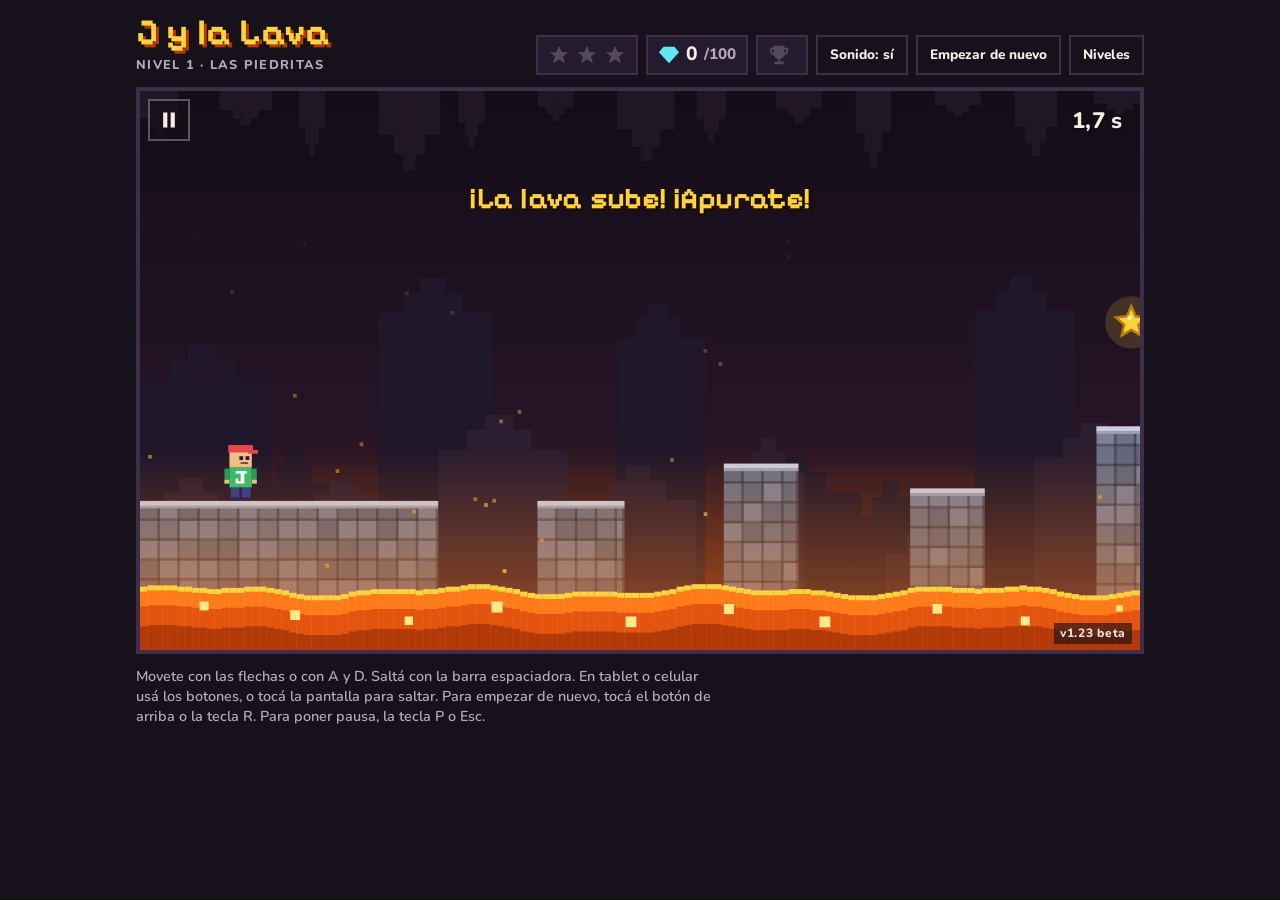
==== commit 85a63c39: "Beta: level 10 Los zombis - zombies chase you and take 5 diamonds (v1.23 beta)" ====
--- a/beta/index.html
+++ b/beta/index.html
@@ -6,7 +6,7 @@
 <meta name="description" content="J y la Lava: ocho niveles de saltar piedras sobre la lava, esquivar pinchos y láseres, y aplastar monstruos.">
 <title>J y la Lava</title>
 <link rel="stylesheet" href="https://fonts.googleapis.com/css2?family=Pixelify+Sans:wght@500;700&family=Nunito:wght@600;800&display=swap">
-<link rel="stylesheet" href="styles.css?v=1.22">
+<link rel="stylesheet" href="styles.css?v=1.23">
 </head>
 <body>
 <svg width="0" height="0" style="position:absolute" aria-hidden="true" focusable="false">
@@ -62,6 +62,7 @@
           <button class="btn" id="level7Btn" type="button" data-level="6">Nivel 7<small>Los monstruos</small></button>
           <button class="btn" id="level8Btn" type="button" data-level="7">Nivel 8<small>Los láseres</small></button>
           <button class="btn" id="level9Btn" type="button" data-level="8">Nivel 9<small>Las bombas</small></button>
+          <button class="btn" id="level10Btn" type="button" data-level="9">Nivel 10<small>Los zombis</small></button>
         </div>
         <button class="btn alt" id="myBtn" type="button">Mis niveles</button>
         <p class="small">Con 100 diamantes ganás la copa.</p>
@@ -141,14 +142,14 @@
   <p class="help help-keys">Movete con las flechas o con A y D. Saltá con la barra espaciadora. En tablet o celular usá los botones, o tocá la pantalla para saltar. Para empezar de nuevo, tocá el botón de arriba o la tecla R. Para poner pausa, la tecla P o Esc.</p>
 </main>
 
-<script src="version.js?v=1.22"></script>
-<script src="js/physics.js?v=1.22"></script>
-<script src="js/levels.js?v=1.22"></script>
-<script src="js/storage.js?v=1.22"></script>
-<script src="js/sound.js?v=1.22"></script>
-<script src="js/game.js?v=1.22"></script>
-<script src="js/editor.js?v=1.22"></script>
-<script src="js/draw.js?v=1.22"></script>
-<script src="js/main.js?v=1.22"></script>
+<script src="version.js?v=1.23"></script>
+<script src="js/physics.js?v=1.23"></script>
+<script src="js/levels.js?v=1.23"></script>
+<script src="js/storage.js?v=1.23"></script>
+<script src="js/sound.js?v=1.23"></script>
+<script src="js/game.js?v=1.23"></script>
+<script src="js/editor.js?v=1.23"></script>
+<script src="js/draw.js?v=1.23"></script>
+<script src="js/main.js?v=1.23"></script>
 </body>
 </html>
--- a/beta/styles.css
+++ b/beta/styles.css
@@ -62,6 +62,7 @@
 .levels .btn{font-size:1.05rem;padding:6px 6px;margin-top:0;font-family:var(--font-body);font-weight:800}
 #startOverlay h2 + p{display:none}
 #startOverlay .card{gap:8px}
+@media (min-width:561px){#startOverlay .card{max-width:600px}.levels{grid-template-columns:repeat(5,1fr)}}
 .levels .btn small{font-size:.68rem}
 .tools{display:flex;flex-direction:column;gap:8px}
 .tool-list,.tool-nav{display:flex;flex-wrap:wrap;gap:6px}
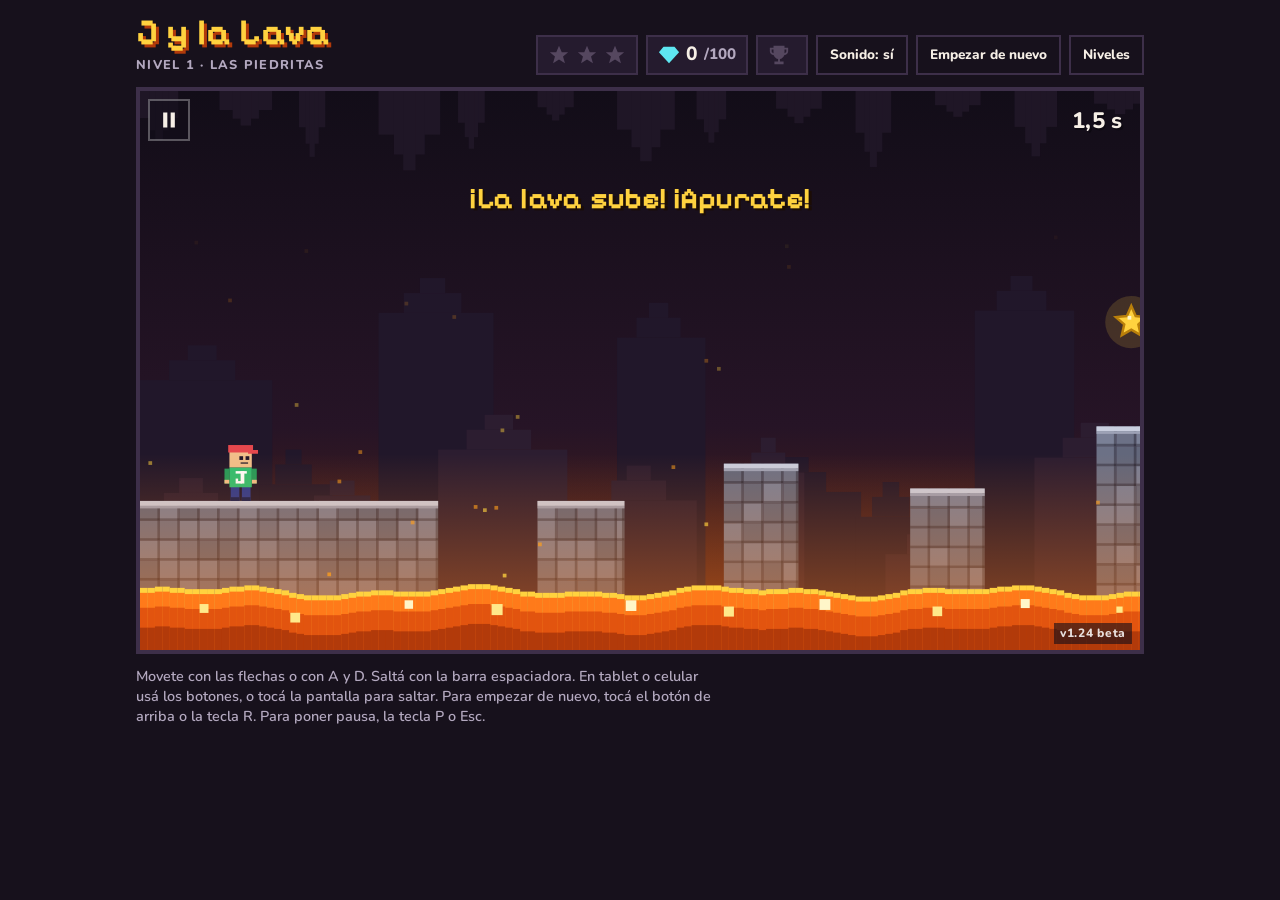
==== commit 163d2406: "Beta: Zombi and Bomba tools in the level editor (v1.24 beta)" ====
--- a/beta/index.html
+++ b/beta/index.html
@@ -6,7 +6,7 @@
 <meta name="description" content="J y la Lava: ocho niveles de saltar piedras sobre la lava, esquivar pinchos y láseres, y aplastar monstruos.">
 <title>J y la Lava</title>
 <link rel="stylesheet" href="https://fonts.googleapis.com/css2?family=Pixelify+Sans:wght@500;700&family=Nunito:wght@600;800&display=swap">
-<link rel="stylesheet" href="styles.css?v=1.23">
+<link rel="stylesheet" href="styles.css?v=1.24">
 </head>
 <body>
 <svg width="0" height="0" style="position:absolute" aria-hidden="true" focusable="false">
@@ -126,6 +126,8 @@
       <button class="tool" type="button" data-tool="laser" aria-pressed="false">Láser</button>
       <button class="tool" type="button" data-tool="box50" aria-pressed="false">Caja 50</button>
       <button class="tool" type="button" data-tool="box80" aria-pressed="false">Caja 80</button>
+      <button class="tool" type="button" data-tool="zombie" aria-pressed="false">Zombi</button>
+      <button class="tool" type="button" data-tool="bomb" aria-pressed="false">Bomba</button>
       <button class="tool" type="button" data-tool="start" aria-pressed="false">J</button>
       <button class="tool" type="button" data-tool="goal" aria-pressed="false">Bandera</button>
       <button class="tool" type="button" data-tool="erase" aria-pressed="false">Borrar</button>
@@ -142,14 +144,14 @@
   <p class="help help-keys">Movete con las flechas o con A y D. Saltá con la barra espaciadora. En tablet o celular usá los botones, o tocá la pantalla para saltar. Para empezar de nuevo, tocá el botón de arriba o la tecla R. Para poner pausa, la tecla P o Esc.</p>
 </main>
 
-<script src="version.js?v=1.23"></script>
-<script src="js/physics.js?v=1.23"></script>
-<script src="js/levels.js?v=1.23"></script>
-<script src="js/storage.js?v=1.23"></script>
-<script src="js/sound.js?v=1.23"></script>
-<script src="js/game.js?v=1.23"></script>
-<script src="js/editor.js?v=1.23"></script>
-<script src="js/draw.js?v=1.23"></script>
-<script src="js/main.js?v=1.23"></script>
+<script src="version.js?v=1.24"></script>
+<script src="js/physics.js?v=1.24"></script>
+<script src="js/levels.js?v=1.24"></script>
+<script src="js/storage.js?v=1.24"></script>
+<script src="js/sound.js?v=1.24"></script>
+<script src="js/game.js?v=1.24"></script>
+<script src="js/editor.js?v=1.24"></script>
+<script src="js/draw.js?v=1.24"></script>
+<script src="js/main.js?v=1.24"></script>
 </body>
 </html>
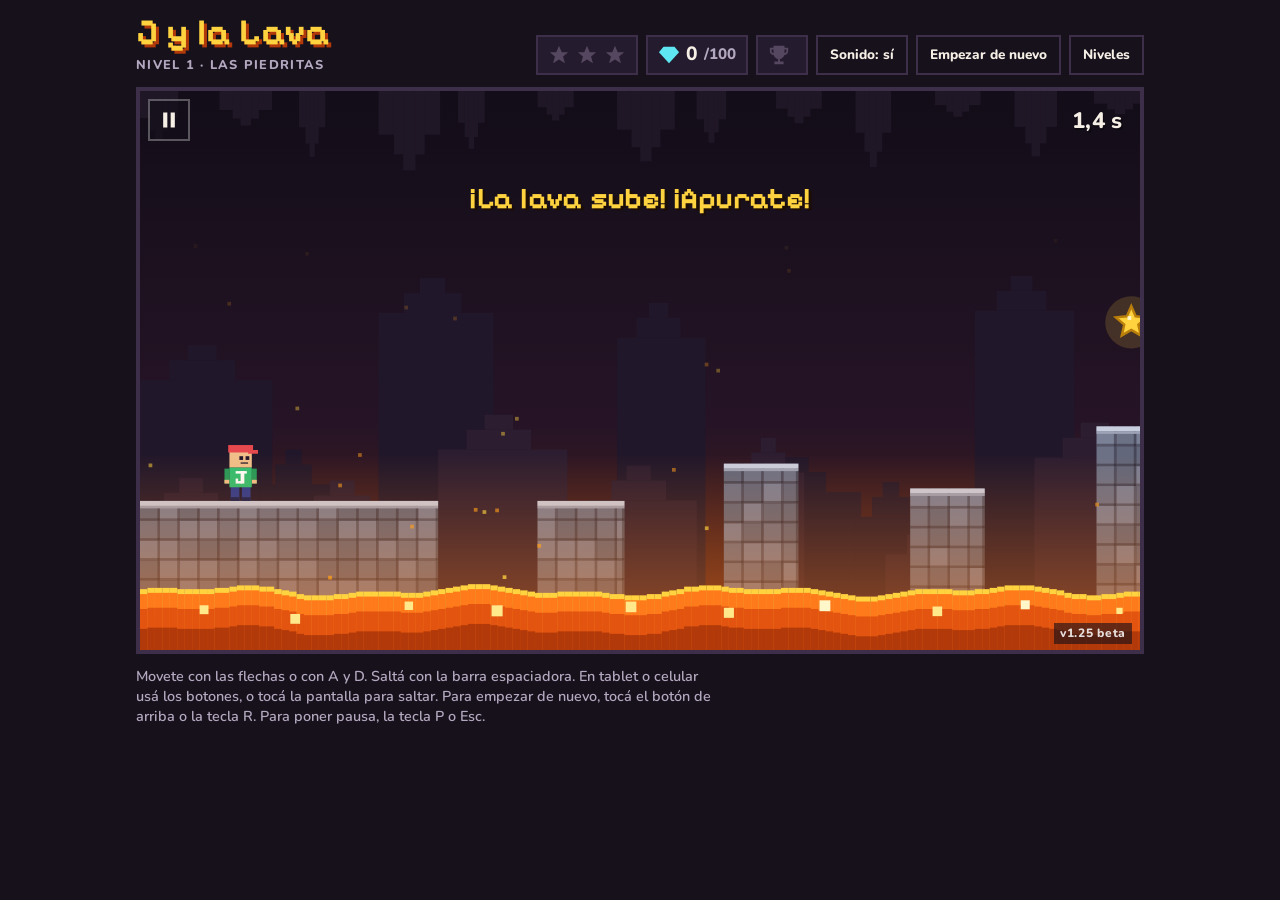
==== commit ef0e6024: "Beta: level 11 Todo junto - crumbling stones, -3 lives spikes, monsters and zombies that take 1 diam" ====
--- a/beta/index.html
+++ b/beta/index.html
@@ -6,7 +6,7 @@
 <meta name="description" content="J y la Lava: ocho niveles de saltar piedras sobre la lava, esquivar pinchos y láseres, y aplastar monstruos.">
 <title>J y la Lava</title>
 <link rel="stylesheet" href="https://fonts.googleapis.com/css2?family=Pixelify+Sans:wght@500;700&family=Nunito:wght@600;800&display=swap">
-<link rel="stylesheet" href="styles.css?v=1.24">
+<link rel="stylesheet" href="styles.css?v=1.25">
 </head>
 <body>
 <svg width="0" height="0" style="position:absolute" aria-hidden="true" focusable="false">
@@ -63,6 +63,7 @@
           <button class="btn" id="level8Btn" type="button" data-level="7">Nivel 8<small>Los láseres</small></button>
           <button class="btn" id="level9Btn" type="button" data-level="8">Nivel 9<small>Las bombas</small></button>
           <button class="btn" id="level10Btn" type="button" data-level="9">Nivel 10<small>Los zombis</small></button>
+          <button class="btn" id="level11Btn" type="button" data-level="10">Nivel 11<small>Todo junto</small></button>
         </div>
         <button class="btn alt" id="myBtn" type="button">Mis niveles</button>
         <p class="small">Con 100 diamantes ganás la copa.</p>
@@ -144,14 +145,14 @@
   <p class="help help-keys">Movete con las flechas o con A y D. Saltá con la barra espaciadora. En tablet o celular usá los botones, o tocá la pantalla para saltar. Para empezar de nuevo, tocá el botón de arriba o la tecla R. Para poner pausa, la tecla P o Esc.</p>
 </main>
 
-<script src="version.js?v=1.24"></script>
-<script src="js/physics.js?v=1.24"></script>
-<script src="js/levels.js?v=1.24"></script>
-<script src="js/storage.js?v=1.24"></script>
-<script src="js/sound.js?v=1.24"></script>
-<script src="js/game.js?v=1.24"></script>
-<script src="js/editor.js?v=1.24"></script>
-<script src="js/draw.js?v=1.24"></script>
-<script src="js/main.js?v=1.24"></script>
+<script src="version.js?v=1.25"></script>
+<script src="js/physics.js?v=1.25"></script>
+<script src="js/levels.js?v=1.25"></script>
+<script src="js/storage.js?v=1.25"></script>
+<script src="js/sound.js?v=1.25"></script>
+<script src="js/game.js?v=1.25"></script>
+<script src="js/editor.js?v=1.25"></script>
+<script src="js/draw.js?v=1.25"></script>
+<script src="js/main.js?v=1.25"></script>
 </body>
 </html>
--- a/beta/styles.css
+++ b/beta/styles.css
@@ -62,7 +62,7 @@
 .levels .btn{font-size:1.05rem;padding:6px 6px;margin-top:0;font-family:var(--font-body);font-weight:800}
 #startOverlay h2 + p{display:none}
 #startOverlay .card{gap:8px}
-@media (min-width:561px){#startOverlay .card{max-width:600px}.levels{grid-template-columns:repeat(5,1fr)}}
+@media (min-width:561px){#startOverlay .card{max-width:640px}.levels{grid-template-columns:repeat(6,1fr)}}
 .levels .btn small{font-size:.68rem}
 .tools{display:flex;flex-direction:column;gap:8px}
 .tool-list,.tool-nav{display:flex;flex-wrap:wrap;gap:6px}
@@ -124,7 +124,10 @@
   .my-list{max-height:180px}
   .my-card h2{font-size:1.15rem}
   .my-row .tool{flex:1}
-  .levels{grid-template-columns:repeat(3,1fr);gap:6px}
+  .levels{grid-template-columns:repeat(4,1fr);gap:5px}
+  .levels .btn{font-size:.85rem}
+  .levels .btn small{font-size:.58rem}
+  .best em{display:block}
   .levels .btn{font-size:.9rem;padding:4px 4px 5px}
   .levels .btn small{font-size:.62rem}
   .best{margin-top:1px;font-size:.75rem}
